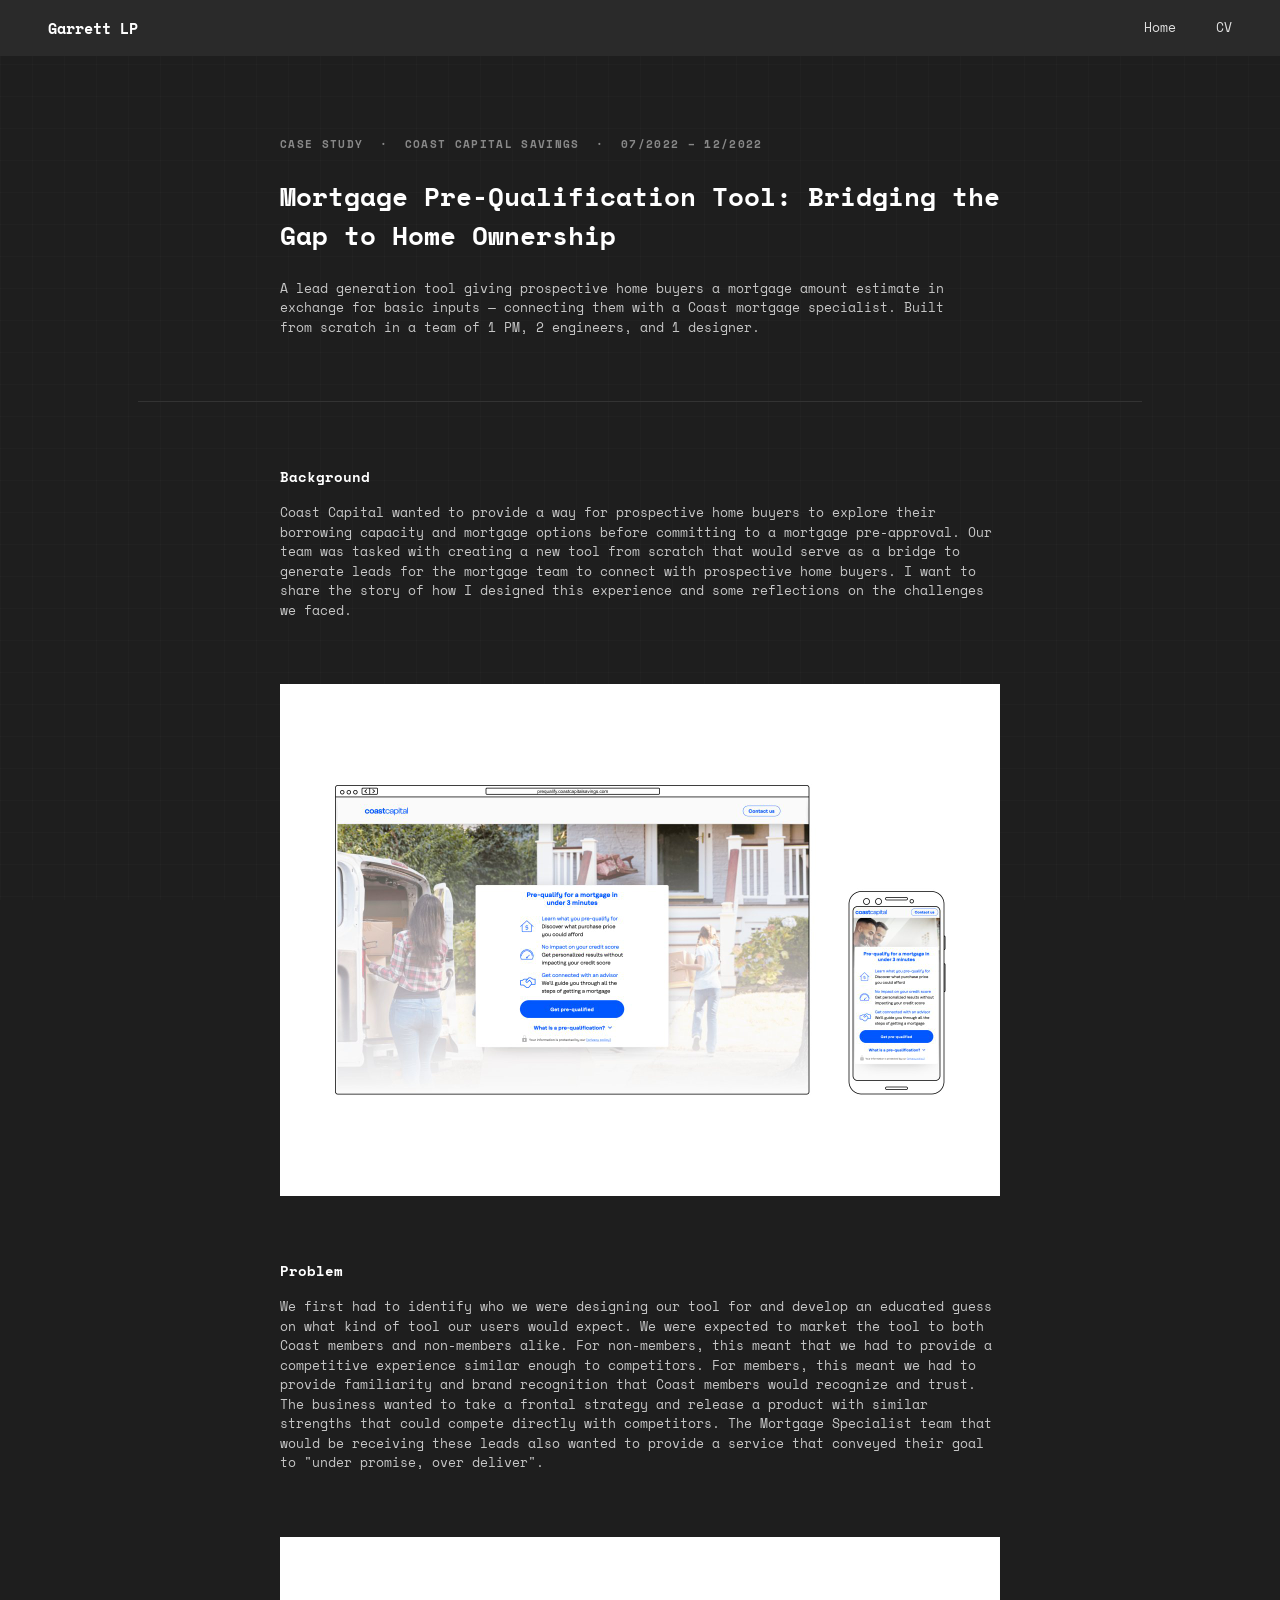
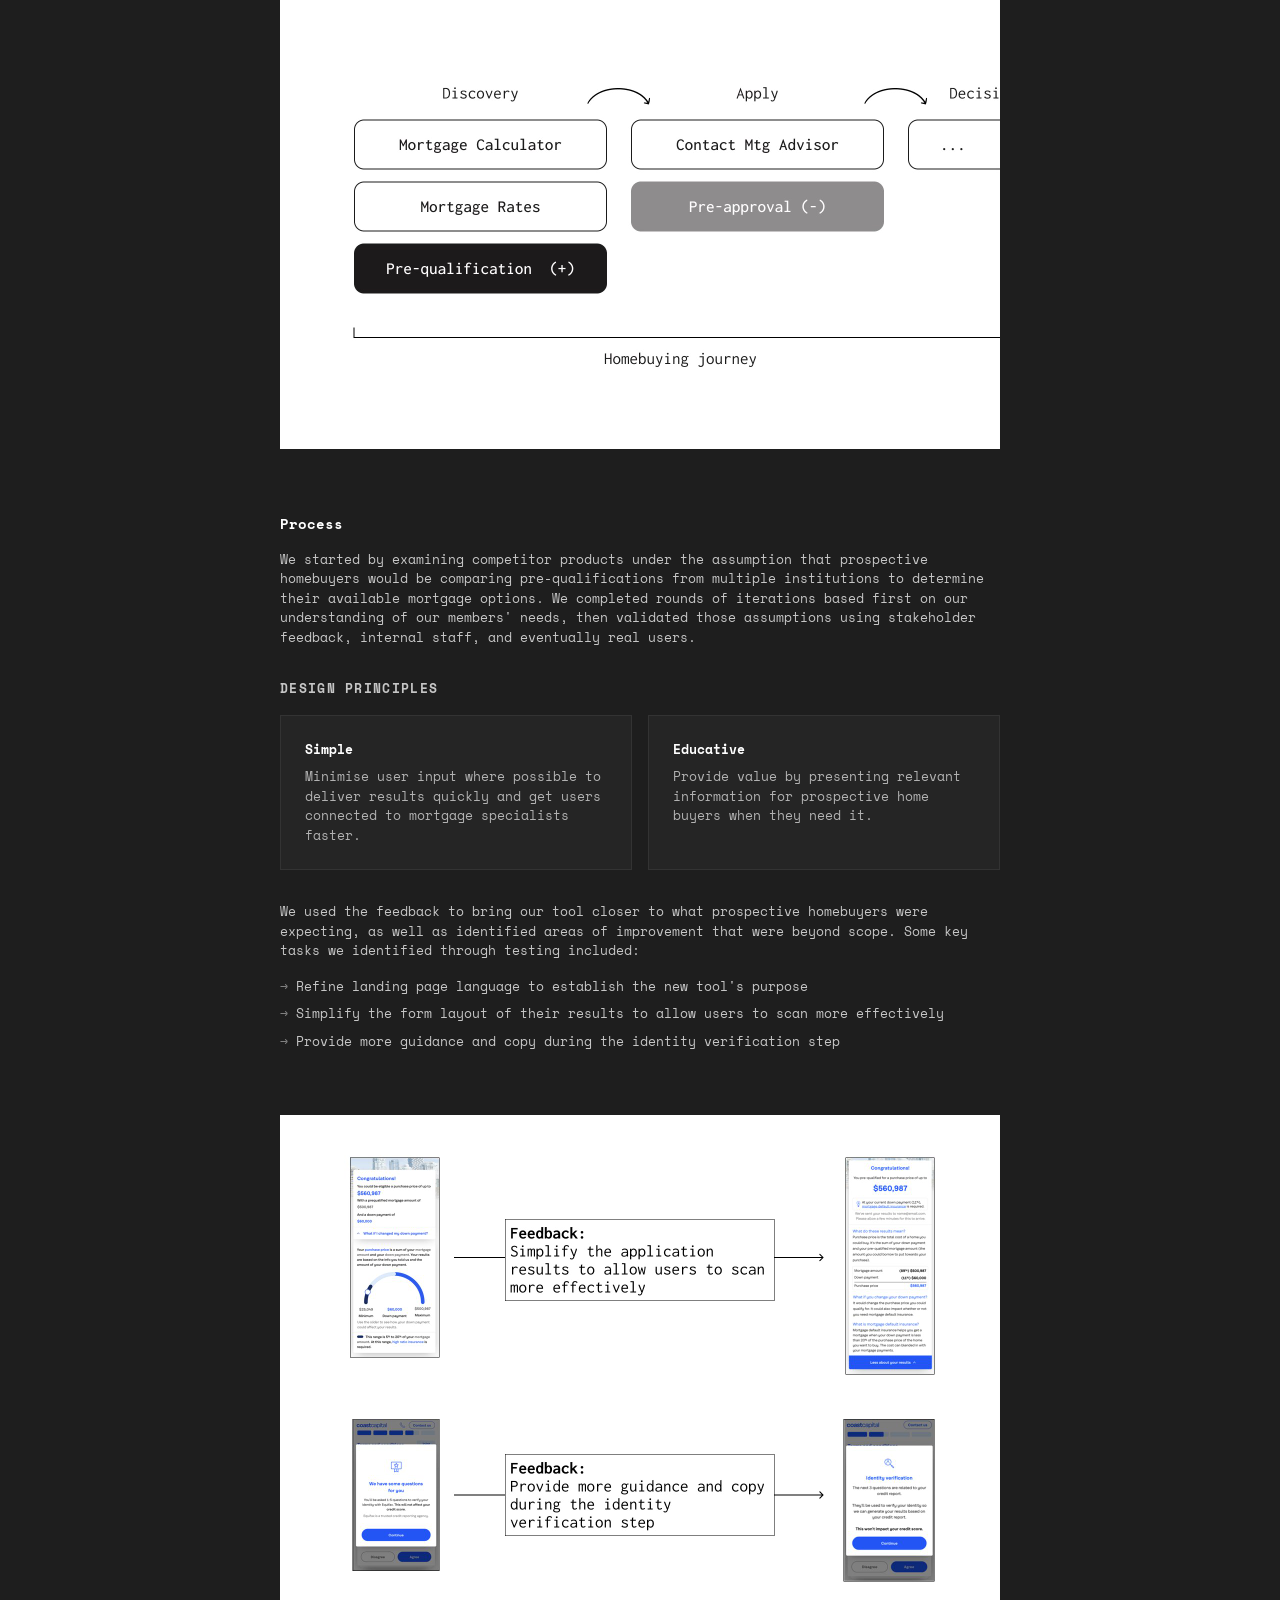
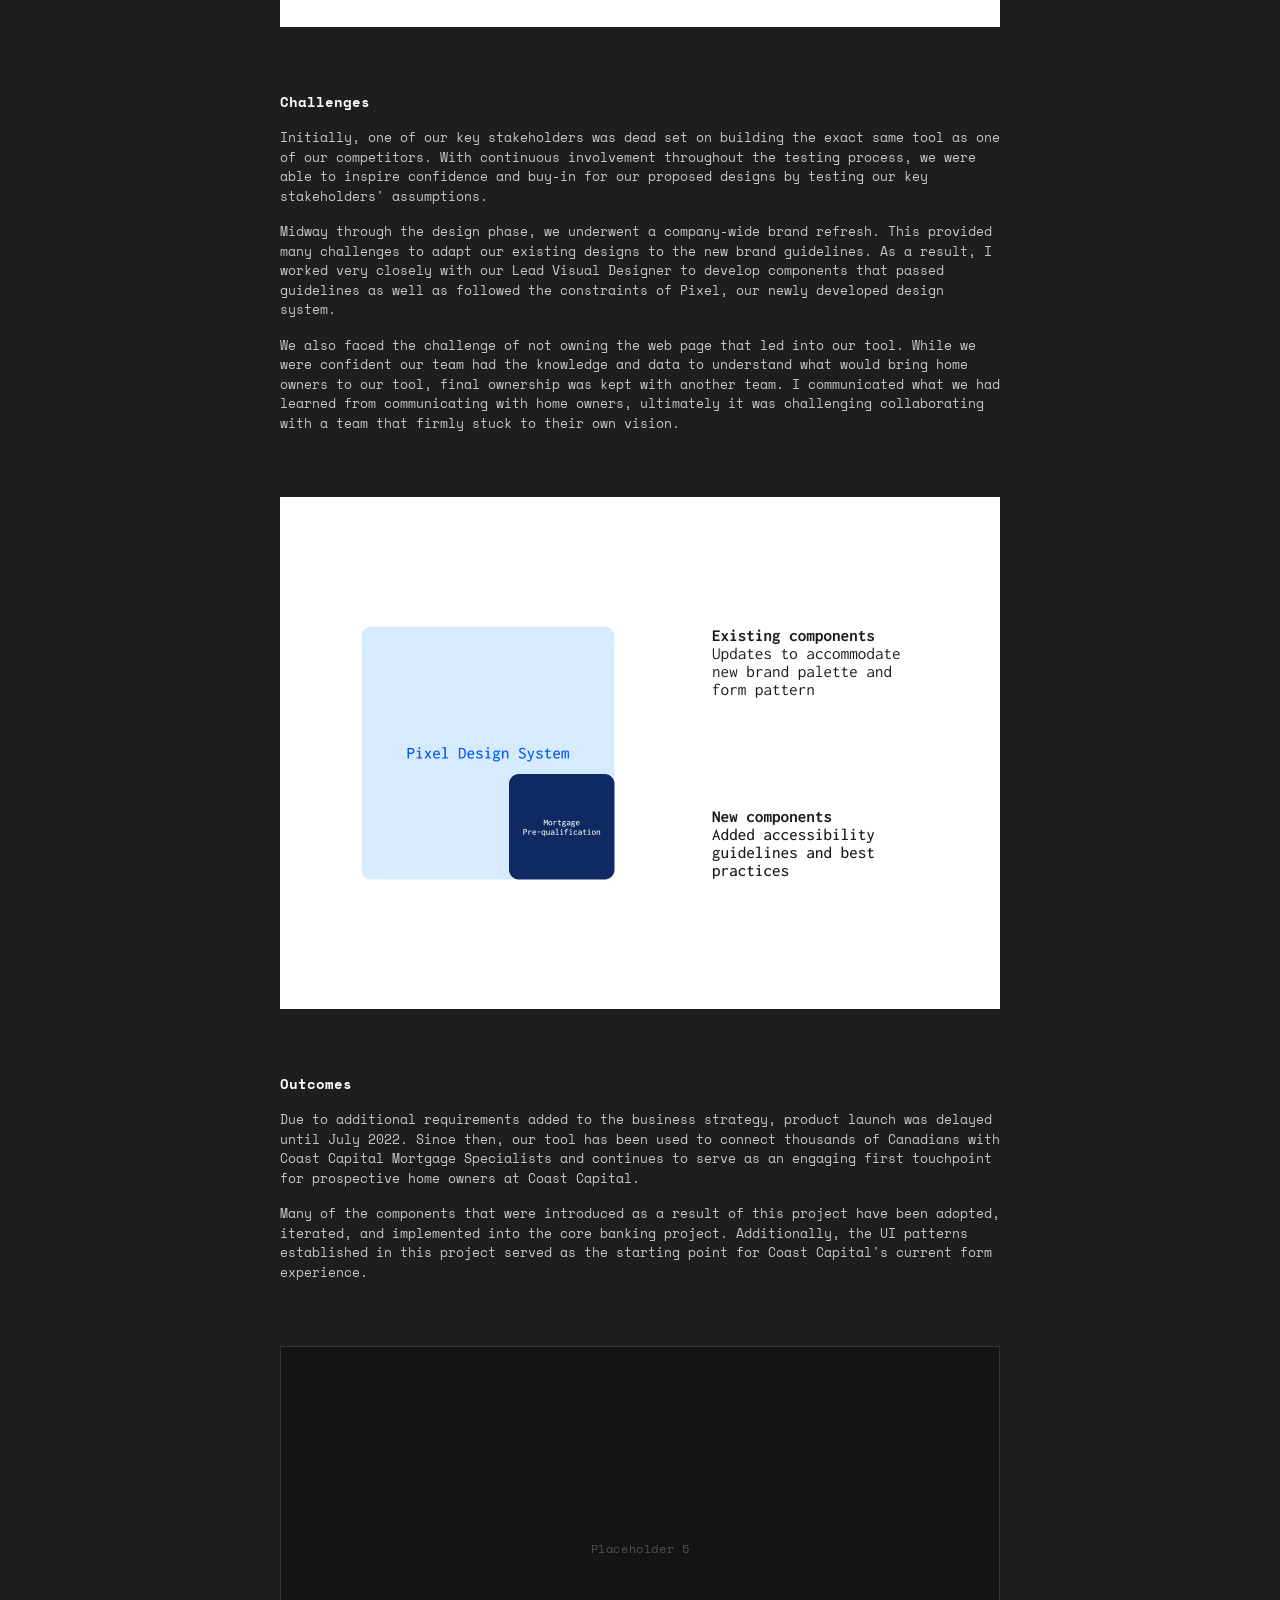
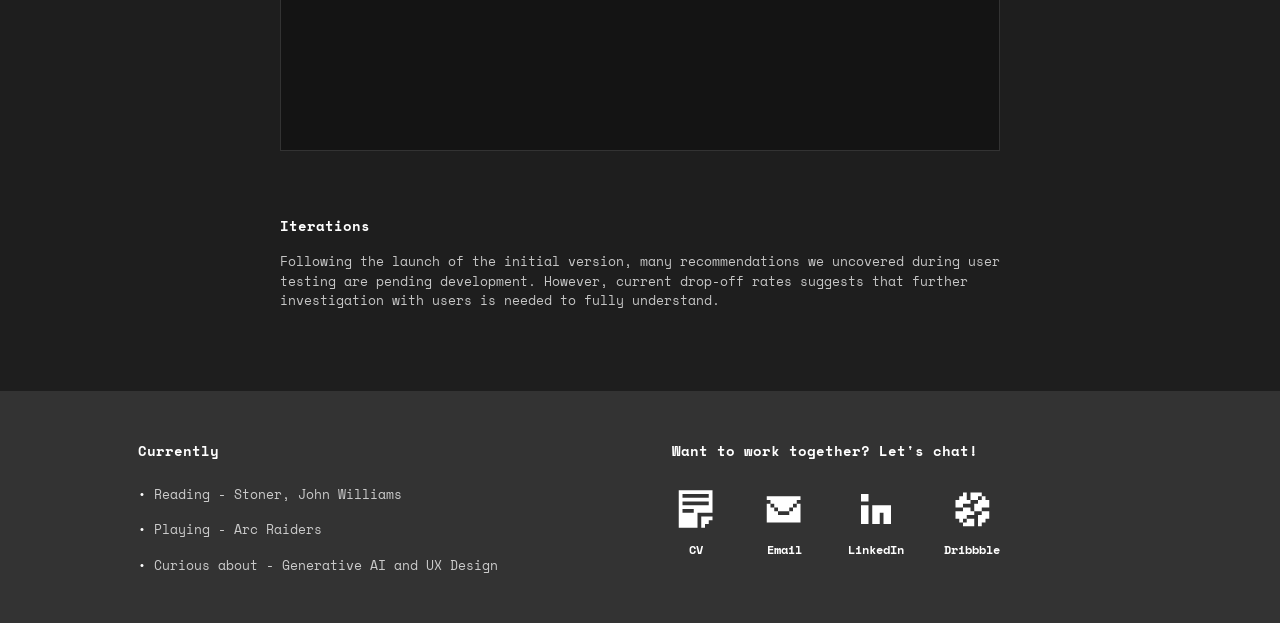
==== mpq.html @ 8609b519 "Initial commit" ====
<!DOCTYPE html>
<html lang="en">
<head>
<meta charset="UTF-8"/>
<meta name="viewport" content="width=device-width, initial-scale=1.0"/>
<title>Mortgage Pre-Qualification Tool — Garrett LP</title>
<link href="https://fonts.googleapis.com/css2?family=Space+Mono:ital,wght@0,400;0,700;1,400&display=swap" rel="stylesheet"/>
<style>

  *, *::before, *::after { box-sizing: border-box; margin: 0; padding: 0; }

  :root {
    --bg: #1e1e1e;
    --fg: #ffffff;
    --muted: #888;
    --line: #333;
    --max: 1100px;
    --side: 180px;
  }

  html { scroll-behavior: smooth; }

  body {
    background: var(--bg);
    color: var(--fg);
    font-family: 'Space Mono', monospace;
    font-size: 14px;
    line-height: 1.5;

  }

  /* Pixel grid background */
  body::before {
    content: '';
    position: fixed;
    inset: 0;
    background-image:
      linear-gradient(rgba(255,255,255,0.015) 1px, transparent 1px),
      linear-gradient(90deg, rgba(255,255,255,0.015) 1px, transparent 1px);
    background-size: 32px 32px;
    pointer-events: none;
    z-index: 0;
  }

  /* ── NAV ── */
  nav {
    background: #2a2a2a;
    display: flex;
    justify-content: space-between;
    align-items: center;
    padding: 0 48px;
    height: 56px;
    position: sticky;
    top: 0;
    z-index: 200;
  }
  .nav-logo { font-weight: 700; font-size: 15px; color: var(--fg); text-decoration: none; }
  .nav-links { display: flex; gap: 40px; }
  .nav-links a { color: var(--fg); text-decoration: none; font-size: 13px; opacity: 0.85; transition: opacity 0.2s; }
  .nav-links a:hover { opacity: 1; }

  /* ── PAGE ── */
  .page { max-width: var(--max); margin: 0 auto; padding: 0 48px; position: relative; z-index: 1; }

  /* ── GARRETT ANIMATED SVG ── */
  .garrett-anim {
    width: clamp(100px, 14vw, 200px);
    aspect-ratio: 1;
    flex-shrink: 0;
  }
  .garrett-anim svg {
    width: 100%;
    height: 100%;
  }

  .project-link-btn {
    display: inline-block;
    margin-left: 16px;
    padding: 8px 16px;
    border: 1px solid var(--fg);
    color: var(--fg);
    text-decoration: none;
    font-family: var(--mono);
    font-size: 13px;
    letter-spacing: 0.03em;
    vertical-align: middle;
    transition: background 0.15s, color 0.15s;
    white-space: nowrap;
  }
  .project-link-btn:hover {
    background: var(--fg);
    color: var(--bg);
  }

  /* ── ABOUT ── */
  .about {
    display: grid;
    grid-template-columns: auto 1fr;
    gap: 48px;
    padding: 80px 0 96px;
    align-items: start;
  }
  .about-text h1 { font-size: 17px; font-weight: 700; margin-bottom: 24px; }
  .about-text p { color: rgba(255,255,255,0.82); margin-bottom: 16px; max-width: 660px; font-size: 13px; }

  .sep { border: none; border-top: 1px solid var(--line); }

  /* ── PROJECTS ── */
  .project-section { padding: 80px 0; }
  .project-headline { font-size: clamp(20px, 3vw, 28px); font-weight: 700; margin-bottom: 48px; max-width: 700px; line-height: 1.5; }
  .project-visual {
    width: 100%; aspect-ratio: 16/9;
    background: #141414; border: 1px solid var(--line);
    position: relative; margin-bottom: 40px;
    display: flex; align-items: center; justify-content: center; overflow: hidden;
  }
  .project-note { font-weight: 700; font-size: 14px; margin-bottom: 40px; }
  .reasons { display: grid; grid-template-columns: 1fr 1fr 1fr; gap: 32px; }
  .reason-title { font-weight: 700; font-size: 13px; margin-bottom: 8px; }
  .reason-body { color: rgba(255,255,255,0.6); font-size: 13px; }

  /* ── FOOTER ── */
  footer {
    border-top: 1px solid var(--line);
    margin-top: 80px;
    padding: 48px 0 40px;
    position: relative;
    z-index: 1;
    background: #333333;
  }
  .footer-inner {
    max-width: var(--max);
    margin: 0 auto;
    padding: 0 48px;
    display: grid;
    grid-template-columns: 1fr 1fr;
    gap: 64px;
    align-items: start;
  }
  .footer-currently h3 { font-size: 14px; font-weight: 700; margin-bottom: 16px; }
  .footer-currently ul { list-style: none; }
  .footer-currently ul li { font-size: 13px; color: rgba(255,255,255,0.75); padding: 8px 0; }
  .footer-currently ul li::before { content: '• '; color: var(--fg); }

  .footer-contact h3 { font-size: 14px; font-weight: 700; margin-bottom: 24px; }
  .footer-icons { display: flex; gap: 40px; align-items: flex-start; }
  .footer-icon-item {
    display: flex; flex-direction: column; align-items: center; gap: 8px;
    text-decoration: none; color: var(--fg); transition: opacity 0.2s;
  }
  .footer-icon-item:hover { opacity: 1; }

  /* ── Footer icon SVG states ── */
  .icon-wrap {
    width: 48px;
    height: 48px;
    position: relative;
    display: block;
  }
  .icon-svg {
    position: absolute;
    top: 0; left: 0;
    width: 100%; height: 100%;
    transition: opacity 0.1s;
  }
  .icon-default  { opacity: 1; }
  .icon-hover    { opacity: 0; }
  .icon-pressed  { opacity: 0; }

  .footer-icon-item:hover .icon-default  { opacity: 0; }
  .footer-icon-item:hover .icon-hover    { opacity: 1; }
  .footer-icon-item:hover .icon-pressed  { opacity: 0; }

  .footer-icon-item:active .icon-default { opacity: 0; }
  .footer-icon-item:active .icon-hover   { opacity: 0; }
  .footer-icon-item:active .icon-pressed { opacity: 1; }
  .footer-icon-item canvas { image-rendering: pixelated; width: 42px; height: 42px; }
  .footer-icon-item span { font-size: 12px; font-weight: 700; }

  @media (max-width: 768px) {
    nav { padding: 0 24px; }
    .page { padding: 0 24px; }
    .footer-inner { padding: 0 24px; grid-template-columns: 1fr; gap: 40px; }
    .about { grid-template-columns: 1fr; gap: 24px; padding: 48px 0 64px; }
    .reasons { grid-template-columns: 1fr; }

  }


  /* ── Hero outcomes stats ── */
  .project-hero-outcomes {
    display: grid;
    grid-template-columns: repeat(3, 1fr);
    gap: 32px;
    margin: 40px 0;
    padding: 32px 0;
    border-top: 1px solid var(--line);
    border-bottom: 1px solid var(--line);
  }
  .project-hero-stat {
    display: flex;
    flex-direction: column;
    gap: 8px;
  }
  .stat-value {
    font-size: 22px;
    font-weight: 700;
    color: var(--fg);
    line-height: 1.5;
  }
  .stat-label {
    font-size: 12px;
    color: rgba(255,255,255,0.55);
    line-height: 1.5;
  }

  /* ── Principle cards ── */
  .subsection-label {
    font-size: 11px;
    font-weight: 700;
    letter-spacing: 0.1em;
    text-transform: uppercase;
    color: var(--muted);
    margin-top: 32px;
    margin-bottom: 16px;
    display: block;
  }
  .principle-cards {
    display: grid;
    grid-template-columns: 1fr 1fr;
    gap: 16px;
    margin-bottom: 32px;
  }
  .principle-card {
    border: 1px solid var(--line);
    padding: 24px;
    display: flex;
    flex-direction: column;
    gap: 8px;
    background: rgba(255,255,255,0.03);
  }
  .principle-title {
    font-size: 13px;
    font-weight: 700;
    color: var(--fg);
  }
  .principle-body {
    font-size: 13px;
    color: rgba(255,255,255,0.65);
    line-height: 1.5;
  }

  /* ── Task list ── */
  .task-list {
    list-style: none;
    margin-top: 16px;
    margin-bottom: 16px;
    display: flex;
    flex-direction: column;
    gap: 8px;
  }
  .task-list li {
    font-size: 13px;
    color: rgba(255,255,255,0.75);
    padding-left: 16px;
    position: relative;
    line-height: 1.5;
  }
  .task-list li::before {
    content: '→';
    position: absolute;
    left: 0;
    color: var(--muted);
  }

  @media (max-width: 768px) {
    .project-hero-outcomes { grid-template-columns: 1fr; gap: 24px; }
    .principle-cards { grid-template-columns: 1fr; }
  }

  /* ── PROJECT PAGE SPECIFIC ── */
  .project-image-block {
    width: 100%;
    max-width: 720px;
    margin-top: 32px;
    margin-bottom: 64px;
  }
  .project-image-block img {
    width: 100%;
    max-width: 100%;
    height: auto;
    display: block;
  }
  .project-page {
    max-width: var(--max);
    margin: 0 auto;
    padding: 0 48px;
    position: relative;
    z-index: 1;
  }

  .project-hero {
    padding: 80px 0 64px;
    border-bottom: 1px solid var(--line);
    margin-bottom: 64px;
  }
  .project-hero-inner {
    max-width: 720px;
    margin: 0 auto;
  }

  .project-hero-label {
    font-size: 11px;
    font-weight: 700;
    letter-spacing: 0.12em;
    text-transform: uppercase;
    color: var(--muted);
    margin-bottom: 24px;
  }

  .project-hero h1 {
    font-size: clamp(18px, 2.5vw, 26px);
    font-weight: 700;
    line-height: 1.5;
    max-width: 800px;
    margin-bottom: 24px;
  }

  .project-hero-summary {
    font-size: 13px;
    color: rgba(255,255,255,0.75);
    line-height: 1.5;
    max-width: 680px;
  }

  .project-body {
    max-width: 720px;
    margin: 0 auto;
  }

  .project-section-block {
    margin-bottom: 64px;
  }

  .project-section-block h2 {
    font-size: 14px;
    font-weight: 700;
    margin-bottom: 16px;
    color: var(--fg);
  }

  .project-section-block p {
    font-size: 13px;
    color: rgba(255,255,255,0.75);
    line-height: 1.5;
    margin-bottom: 16px;
  }

  .project-section-block p:last-child {
    margin-bottom: 0;
  }

  .project-image-placeholder {
    width: 100%;
    max-width: 720px;
    aspect-ratio: 16/9;
    background: #141414;
    border: 1px solid var(--line);
    display: flex;
    align-items: center;
    justify-content: center;
    margin-top: 40px;
    margin-bottom: 64px;
  }

  .project-image-placeholder span {
    font-size: 12px;
    color: rgba(255,255,255,0.25);
    font-family: var(--mono);
    letter-spacing: 0.05em;
  }

  @media (max-width: 768px) {
    .project-page { padding: 0 24px; }
    .project-hero { padding: 48px 0 48px; margin-bottom: 48px; }
    .project-hero-inner { max-width: 100%; }
  }
</style>
</head>
<body>

<nav>
  <a href="index.html" class="nav-logo">Garrett LP</a>
  <div class="nav-links">
    <a href="index.html">Home</a>
    <a href="#">CV</a>
  </div>
</nav>

<div class="project-page">

  <div class="project-hero">
    <div class="project-hero-inner">
    <p class="project-hero-label">Case Study &nbsp;·&nbsp; Coast Capital Savings &nbsp;·&nbsp; 07/2022 – 12/2022</p>
    <h1>Mortgage Pre-Qualification Tool: Bridging the Gap to Home Ownership</h1>

    <p class="project-hero-summary">A lead generation tool giving prospective home buyers a mortgage amount estimate in exchange for basic inputs — connecting them with a Coast mortgage specialist. Built from scratch in a team of 1 PM, 2 engineers, and 1 designer.</p>
    </div>
  </div>

  <div class="project-body">

    <div class="project-section-block">
      <h2>Background</h2>
      <p>Coast Capital wanted to provide a way for prospective home buyers to explore their borrowing capacity and mortgage options before committing to a mortgage pre-approval. Our team was tasked with creating a new tool from scratch that would serve as a bridge to generate leads for the mortgage team to connect with prospective home buyers. I want to share the story of how I designed this experience and some reflections on the challenges we faced.</p>
    </div>

    <div class="project-image-block">
      <img src="[data-uri]" alt="MPQ-1: Before and after — simplify results and identity verification feedback" loading="lazy"/>
    </div>

    

    <div class="project-section-block">
      <h2>Problem</h2>
      <p>We first had to identify who we were designing our tool for and develop an educated guess on what kind of tool our users would expect. We were expected to market the tool to both Coast members and non-members alike. For non-members, this meant that we had to provide a competitive experience similar enough to competitors. For members, this meant we had to provide familiarity and brand recognition that Coast members would recognize and trust. The business wanted to take a frontal strategy and release a product with similar strengths that could compete directly with competitors. The Mortgage Specialist team that would be receiving these leads also wanted to provide a service that conveyed their goal to "under promise, over deliver".</p>
    </div>

    <div class="project-image-block">
      <img src="[data-uri]" alt="MPQ-2: Pixel Design System — existing and new components" loading="lazy"/>
    </div>

    

    <div class="project-section-block">
      <h2>Process</h2>
      <p>We started by examining competitor products under the assumption that prospective homebuyers would be comparing pre-qualifications from multiple institutions to determine their available mortgage options. We completed rounds of iterations based first on our understanding of our members' needs, then validated those assumptions using stakeholder feedback, internal staff, and eventually real users.</p>

      <p class="subsection-label">Design principles</p>
      <div class="principle-cards">
        <div class="principle-card">
          <span class="principle-title">Simple</span>
          <span class="principle-body">Minimise user input where possible to deliver results quickly and get users connected to mortgage specialists faster.</span>
        </div>
        <div class="principle-card">
          <span class="principle-title">Educative</span>
          <span class="principle-body">Provide value by presenting relevant information for prospective home buyers when they need it.</span>
        </div>
      </div>

      <p>We used the feedback to bring our tool closer to what prospective homebuyers were expecting, as well as identified areas of improvement that were beyond scope. Some key tasks we identified through testing included:</p>

      <ul class="task-list">
        <li>Refine landing page language to establish the new tool's purpose</li>
        <li>Simplify the form layout of their results to allow users to scan more effectively</li>
        <li>Provide more guidance and copy during the identity verification step</li>
      </ul>
    </div>

    <div class="project-image-block">
      <img src="[data-uri]" alt="MPQ-3: Homebuying journey diagram" loading="lazy"/>
    </div>

    

    <div class="project-section-block">
      <h2>Challenges</h2>
      <p>Initially, one of our key stakeholders was dead set on building the exact same tool as one of our competitors. With continuous involvement throughout the testing process, we were able to inspire confidence and buy-in for our proposed designs by testing our key stakeholders' assumptions.</p>
      <p>Midway through the design phase, we underwent a company-wide brand refresh. This provided many challenges to adapt our existing designs to the new brand guidelines. As a result, I worked very closely with our Lead Visual Designer to develop components that passed guidelines as well as followed the constraints of Pixel, our newly developed design system.</p>
      <p>We also faced the challenge of not owning the web page that led into our tool. While we were confident our team had the knowledge and data to understand what would bring home owners to our tool, final ownership was kept with another team. I communicated what we had learned from communicating with home owners, ultimately it was challenging collaborating with a team that firmly stuck to their own vision.</p>
    </div>

    <div class="project-image-block">
      <img src="[data-uri]" alt="MPQ-4: Mortgage Pre-Qualification landing page — desktop and mobile" loading="lazy"/>
    </div>

    

    <div class="project-section-block">
      <h2>Outcomes</h2>
      <p>Due to additional requirements added to the business strategy, product launch was delayed until July 2022. Since then, our tool has been used to connect thousands of Canadians with Coast Capital Mortgage Specialists and continues to serve as an engaging first touchpoint for prospective home owners at Coast Capital.</p>
      <p>Many of the components that were introduced as a result of this project have been adopted, iterated, and implemented into the core banking project. Additionally, the UI patterns established in this project served as the starting point for Coast Capital's current form experience.</p>
    </div>

    <div class="project-image-placeholder">
      <span>Placeholder 5</span>
    </div>

    <div class="project-section-block">
      <h2>Iterations</h2>
      <p>Following the launch of the initial version, many recommendations we uncovered during user testing are pending development. However, current drop-off rates suggests that further investigation with users is needed to fully understand.</p>
    </div>

  </div>

</div>

<footer id="site-footer">
  <div class="footer-inner">
    <div class="footer-currently">
      <h3>Currently</h3>
      <ul>
        <li>Reading - Stoner, John Williams</li>
        <li>Playing - Arc Raiders</li>
        <li>Curious about - Generative AI and UX Design</li>
      </ul>
    </div>
    <div class="footer-contact">
      <h3>Want to work together? Let's chat!</h3>
      <div class="footer-icons">
        <a href="#" class="footer-icon-item">
          <span class="icon-wrap">
          <svg class="icon-svg icon-default" xmlns="http://www.w3.org/2000/svg" viewBox="0 0 64 64" width="100%" height="100%"><path d="M54 37H34V57H9V7H54V37ZM54 47H49V52H44V57H39V42H54V47ZM14 37H29V32H14V37ZM14 27H49V22H14V27ZM14 17H49V12H14V17Z" fill="white"/></svg>
          <svg class="icon-svg icon-hover" xmlns="http://www.w3.org/2000/svg" viewBox="0 0 64 64" width="100%" height="100%"><path d="M54 37H34V57H9V7H54V37ZM54 47H49V52H44V57H39V42H54V47ZM14 37H29V32H14V37ZM14 27H49V22H14V27ZM14 17H49V12H14V17Z" fill="white"/>
<rect x="14" y="12" width="5" height="5" fill="#707070"/>
<rect x="14" y="22" width="5" height="5" fill="#707070"/>
<rect x="14" y="32" width="5" height="5" fill="#707070"/>
<rect x="34" y="37" width="5" height="5" fill="#707070"/>
<rect x="49" y="37" width="5" height="5" fill="#707070"/>
<rect x="19" y="12" width="5" height="5" fill="#707070"/>
<rect x="19" y="22" width="5" height="5" fill="#707070"/>
<rect x="19" y="32" width="5" height="5" fill="#707070"/>
<rect x="39" y="37" width="5" height="5" fill="#707070"/>
<rect x="34" y="42" width="5" height="5" fill="#707070"/>
<rect x="24" y="32" width="5" height="5" fill="#707070"/>
<rect x="44" y="37" width="5" height="5" fill="#707070"/>
<rect x="34" y="47" width="5" height="5" fill="#707070"/>
<rect x="34" y="52" width="5" height="5" fill="#707070"/>
<rect x="24" y="12" width="5" height="5" fill="#707070"/>
<rect x="24" y="22" width="5" height="5" fill="#707070"/>
<rect x="29" y="12" width="5" height="5" fill="#707070"/>
<rect x="29" y="22" width="5" height="5" fill="#707070"/>
<rect x="34" y="12" width="5" height="5" fill="#707070"/>
<rect x="34" y="22" width="5" height="5" fill="#707070"/>
<rect x="39" y="12" width="5" height="5" fill="#707070"/>
<rect x="39" y="22" width="5" height="5" fill="#707070"/>
<rect x="44" y="12" width="5" height="5" fill="#707070"/>
<rect x="44" y="22" width="5" height="5" fill="#707070"/></svg>
          <svg class="icon-svg icon-pressed" xmlns="http://www.w3.org/2000/svg" viewBox="0 0 64 64" width="100%" height="100%"><path d="M54 37H34V57H9V7H54V37ZM54 47H49V52H44V57H39V42H54V47ZM14 37H29V32H14V37ZM14 27H49V22H14V27ZM14 17H49V12H14V17Z" fill="#707070"/></svg>
          </span>
          <span>CV</span>
        </a>
        <a href="/cdn-cgi/l/email-protection#6d0a01081f03081f2d01041b08430e0200" class="footer-icon-item">
          <span class="icon-wrap">
          <svg class="icon-svg icon-default" xmlns="http://www.w3.org/2000/svg" viewBox="0 0 64 64" width="100%" height="100%"><path d="M54 20H49V25H44V30H39V35H24V30H19V35H24V40H39V35H44V30H49V25H54V50H9V25H14V30H19V25H14V20H9V15H54V20Z" fill="white"/></svg>
          <svg class="icon-svg icon-hover" xmlns="http://www.w3.org/2000/svg" viewBox="0 0 64 64" width="100%" height="100%"><path d="M54 20H49V25H44V30H39V35H24V30H19V35H24V40H39V35H44V30H49V25H54V50H9V25H14V30H19V25H14V20H9V15H54V20Z" fill="white"/>
<rect x="9" y="20" width="5" height="5" fill="#707070"/>
<rect x="14" y="25" width="5" height="5" fill="#707070"/>
<rect x="19" y="30" width="5" height="5" fill="#707070"/>
<rect x="24" y="35" width="5" height="5" fill="#707070"/>
<rect x="29" y="35" width="5" height="5" fill="#707070"/>
<rect x="34" y="35" width="5" height="5" fill="#707070"/>
<rect x="39" y="30" width="5" height="5" fill="#707070"/>
<rect x="44" y="25" width="5" height="5" fill="#707070"/>
<rect x="49" y="20" width="5" height="5" fill="#707070"/></svg>
          <svg class="icon-svg icon-pressed" xmlns="http://www.w3.org/2000/svg" viewBox="0 0 64 64" width="100%" height="100%"><path d="M54 20H49V25H44V30H39V35H24V30H19V35H24V40H39V35H44V30H49V25H54V50H9V25H14V30H19V25H14V20H9V15H54V20Z" fill="#707070"/></svg>
          </span>
          <span>Email</span>
        </a>
        <a href="https://www.linkedin.com/in/garrettlp/" class="footer-icon-item">
          <span class="icon-wrap">
          <svg class="icon-svg icon-default" xmlns="http://www.w3.org/2000/svg" viewBox="0 0 64 64" width="100%" height="100%"><path d="M22 52H12V27H22V52ZM52 52H42V37H37V52H27V27H52V52ZM22 22H12V12H22V22Z" fill="white"/></svg>
          <svg class="icon-svg icon-hover" xmlns="http://www.w3.org/2000/svg" viewBox="0 0 64 64" width="100%" height="100%"><path d="M22 52H12V27H22V52ZM52 52H42V37H37V52H27V27H52V52ZM22 22H12V12H22V22Z" fill="white"/>
<rect x="37" y="37" width="5" height="5" fill="#707070"/>
<rect x="37" y="42" width="5" height="5" fill="#707070"/>
<rect x="37" y="47" width="5" height="5" fill="#707070"/>
<rect x="22" y="32" width="5" height="5" fill="#707070"/>
<rect x="22" y="42" width="5" height="5" fill="#707070"/>
<rect x="22" y="47" width="5" height="5" fill="#707070"/>
<rect x="22" y="27" width="5" height="5" fill="#707070"/>
<rect x="22" y="37" width="5" height="5" fill="#707070"/></svg>
          <svg class="icon-svg icon-pressed" xmlns="http://www.w3.org/2000/svg" viewBox="0 0 64 64" width="100%" height="100%"><path d="M22 52H12V27H22V52ZM52 52H42V37H37V52H27V27H52V52ZM22 22H12V12H22V22Z" fill="#707070"/></svg>
          </span>
          <span>LinkedIn</span>
        </a>
        <a href="https://dribbble.com/garrett_lp" class="footer-icon-item">
          <span class="icon-wrap">
          <svg class="icon-svg icon-default" xmlns="http://www.w3.org/2000/svg" viewBox="0 0 64 64" width="100%" height="100%"><path d="M35 55H20V50H25V45H35V55ZM55 45H50V50H45V55H40V40H45V35H55V45ZM30 35H35V40H25V45H20V50H15V45H10V35H20V30H30V35ZM50 20H55V30H45V35H35V25H40V20H45V15H50V20ZM25 20H30V25H20V30H10V20H15V15H20V10H25V20ZM45 15H40V20H30V10H45V15Z" fill="white"/></svg>
          <svg class="icon-svg icon-hover" xmlns="http://www.w3.org/2000/svg" viewBox="0 0 64 64" width="100%" height="100%"><path d="M35 55H20V50H25V45H35V55ZM55 45H50V50H45V55H40V40H45V35H55V45ZM30 35H35V40H25V45H20V50H15V45H10V35H20V30H30V35ZM50 20H55V30H45V35H35V25H40V20H45V15H50V20ZM25 20H30V25H20V30H10V20H15V15H20V10H25V20ZM45 15H40V20H30V10H45V15Z" fill="white"/>
<rect x="10" y="30" width="5" height="5" fill="#707070"/>
<rect x="15" y="30" width="5" height="5" fill="#707070"/>
<rect x="20" y="25" width="5" height="5" fill="#707070"/>
<rect x="25" y="25" width="5" height="5" fill="#707070"/>
<rect x="30" y="20" width="5" height="5" fill="#707070"/>
<rect x="35" y="20" width="5" height="5" fill="#707070"/>
<rect x="40" y="15" width="5" height="5" fill="#707070"/>
<rect x="25" y="10" width="5" height="5" fill="#707070"/>
<rect x="25" y="15" width="5" height="5" fill="#707070"/>
<rect x="30" y="25" width="5" height="5" fill="#707070"/>
<rect x="30" y="30" width="5" height="5" fill="#707070"/>
<rect x="40" y="35" width="5" height="5" fill="#707070"/>
<rect x="35" y="35" width="5" height="5" fill="#707070"/>
<rect x="35" y="40" width="5" height="5" fill="#707070"/>
<rect x="35" y="45" width="5" height="5" fill="#707070"/>
<rect x="35" y="50" width="5" height="5" fill="#707070"/>
<rect x="30" y="40" width="5" height="5" fill="#707070"/>
<rect x="25" y="40" width="5" height="5" fill="#707070"/>
<rect x="20" y="45" width="5" height="5" fill="#707070"/>
<rect x="45" y="30" width="5" height="5" fill="#707070"/>
<rect x="50" y="30" width="5" height="5" fill="#707070"/></svg>
          <svg class="icon-svg icon-pressed" xmlns="http://www.w3.org/2000/svg" viewBox="0 0 64 64" width="100%" height="100%"><path d="M35 55H20V50H25V45H35V55ZM55 45H50V50H45V55H40V40H45V35H55V45ZM30 35H35V40H25V45H20V50H15V45H10V35H20V30H30V35ZM50 20H55V30H45V35H35V25H40V20H45V15H50V20ZM25 20H30V25H20V30H10V20H15V15H20V10H25V20ZM45 15H40V20H30V10H45V15Z" fill="#707070"/></svg>
          </span>
          <span>Dribbble</span>
        </a>
      </div>
    </div>
  </div>
</footer>

</body>
</html>
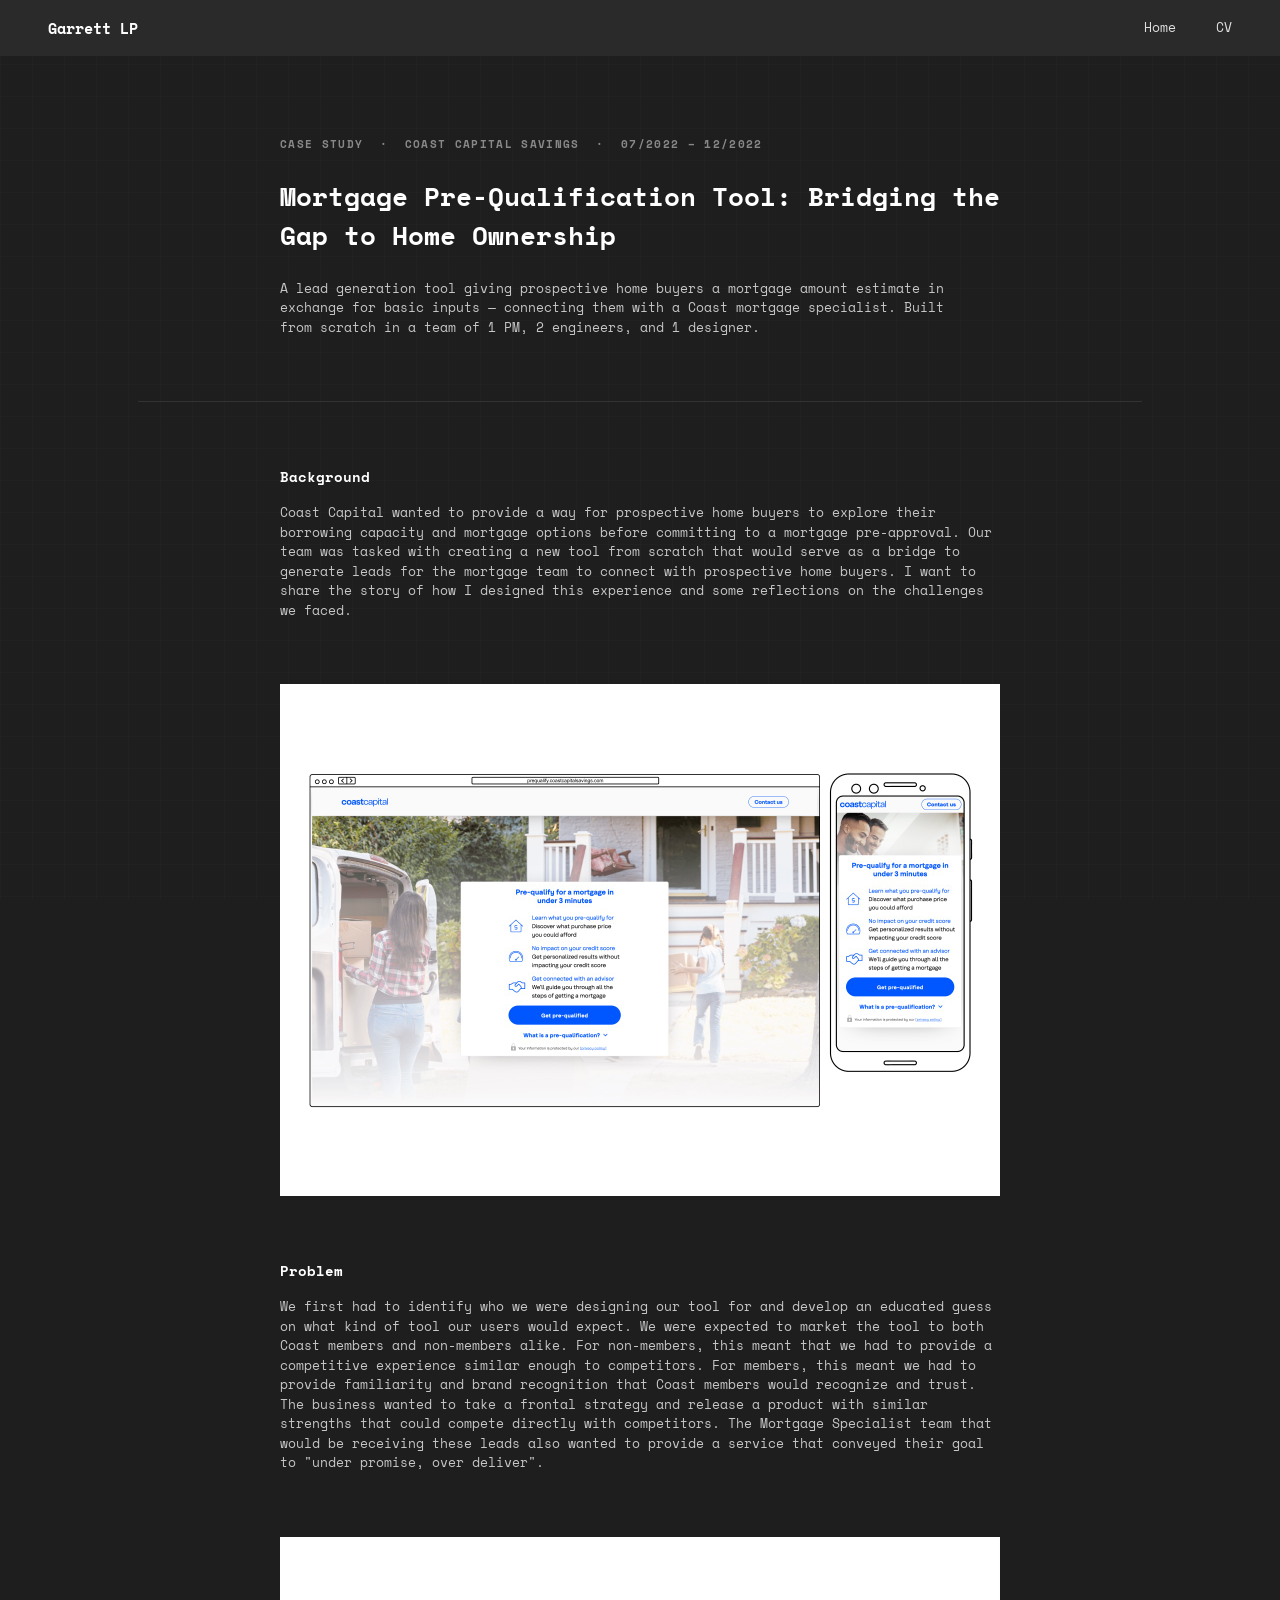
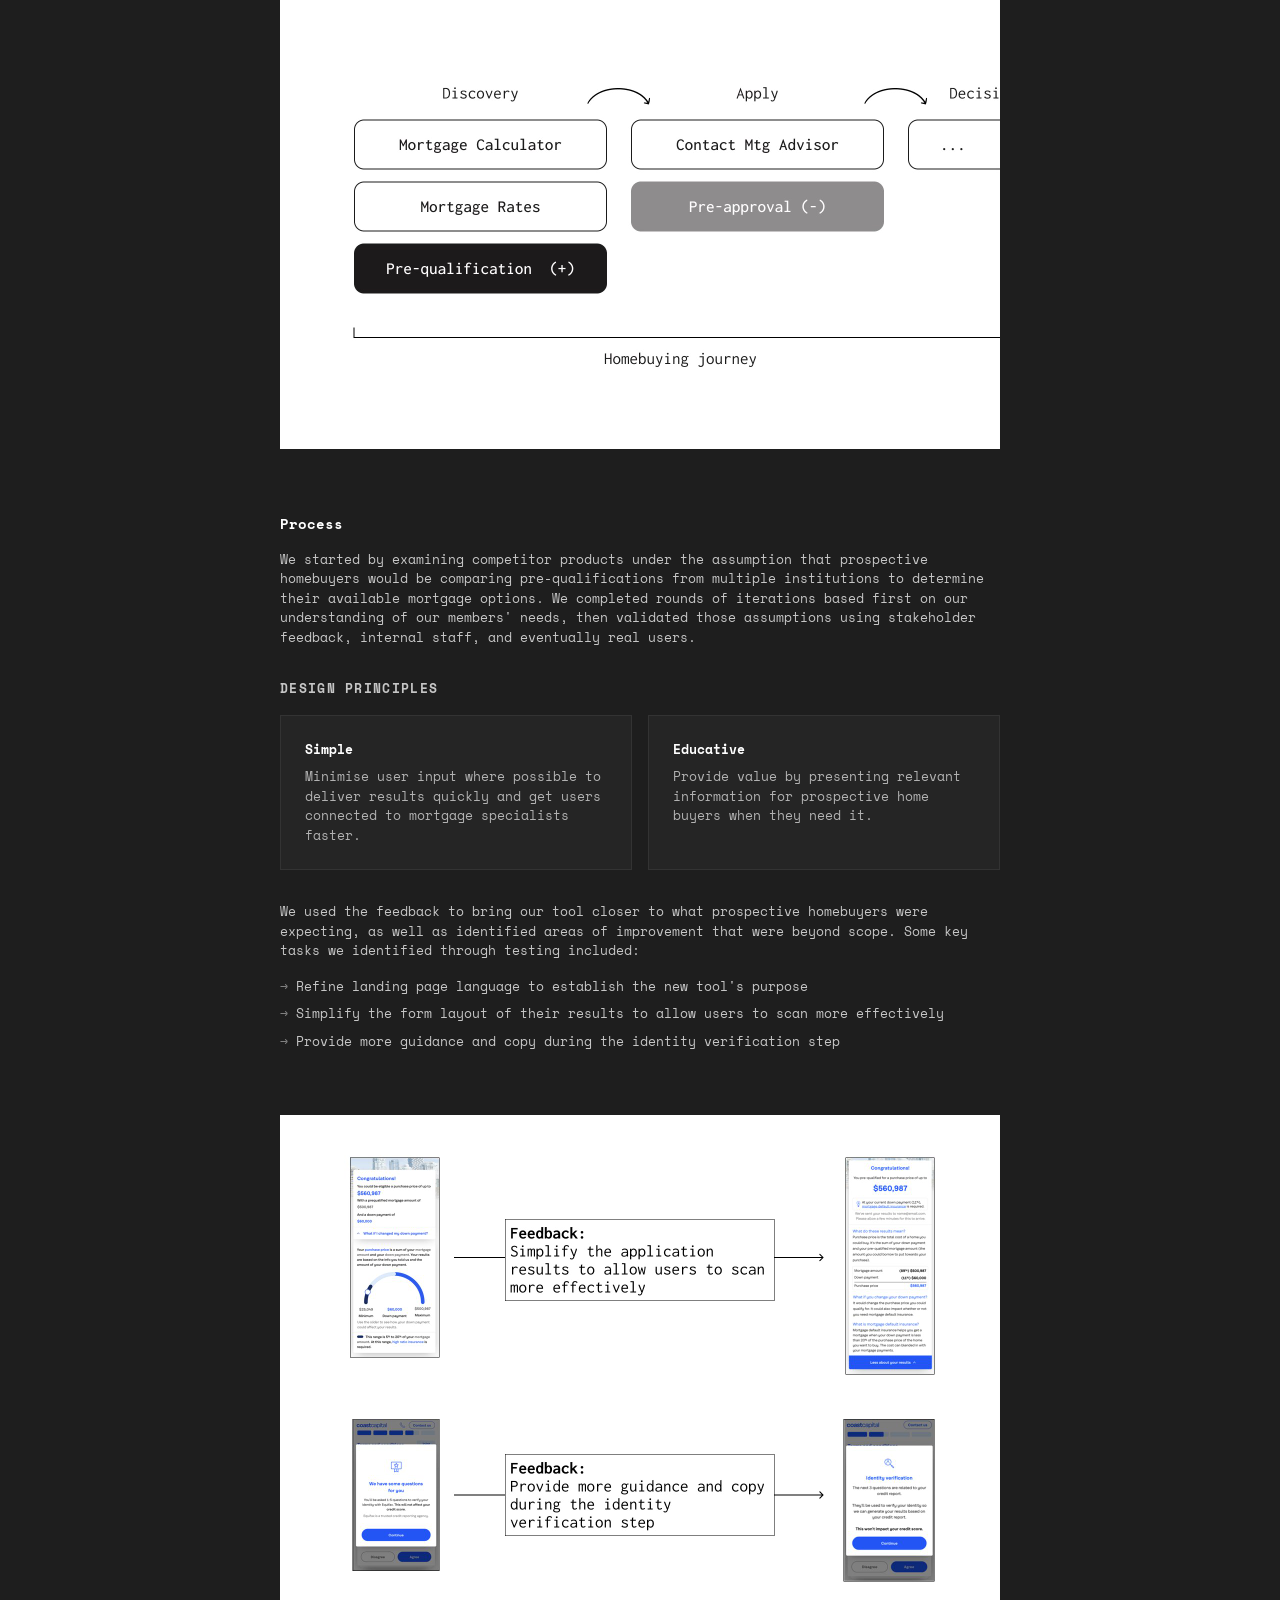
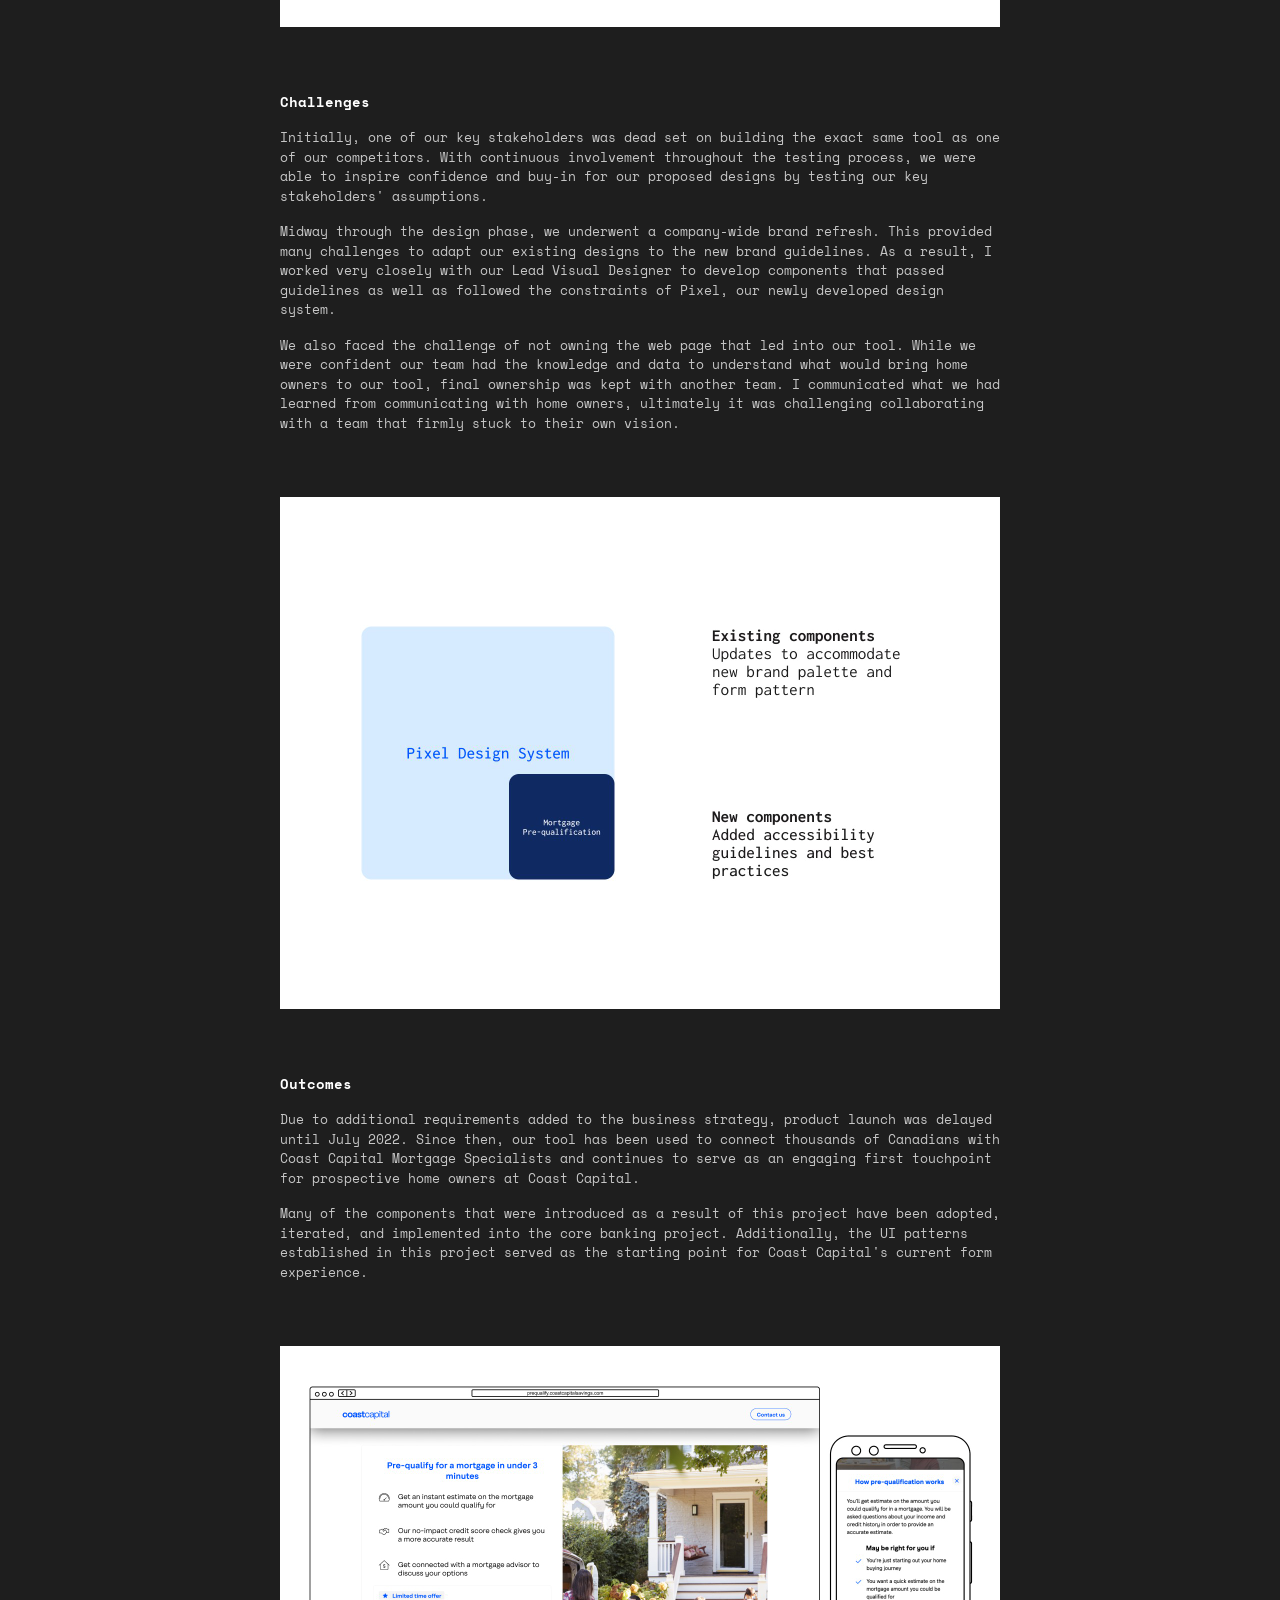
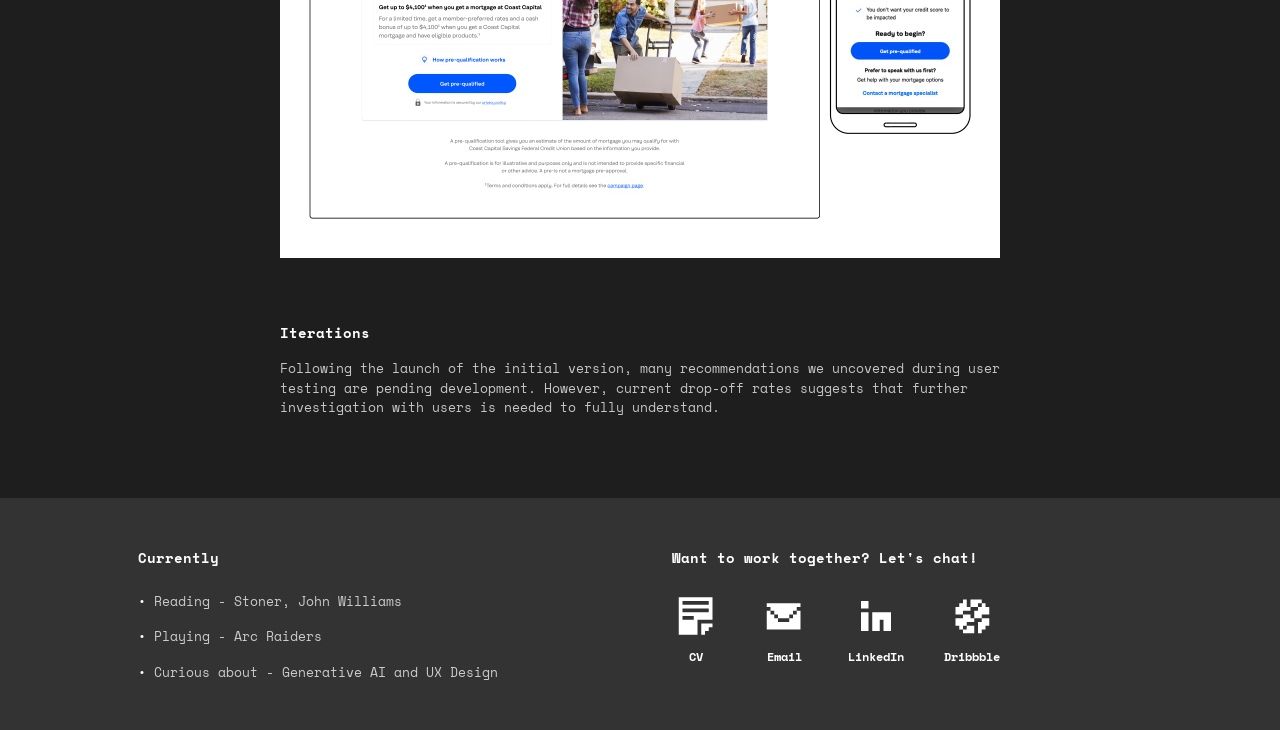
==== commit aa3d3ad9: "feat: embed MPQ-1 and MPQ-5 images into mpq.html Replaced existing base64 PNG between Background and" ====
--- a/mpq.html
+++ b/mpq.html
@@ -416,7 +416,7 @@
     </div>
 
     <div class="project-image-block">
-      <img src="[data-uri]" alt="MPQ-1: Before and after — simplify results and identity verification feedback" loading="lazy"/>
+      <img src="[data-uri]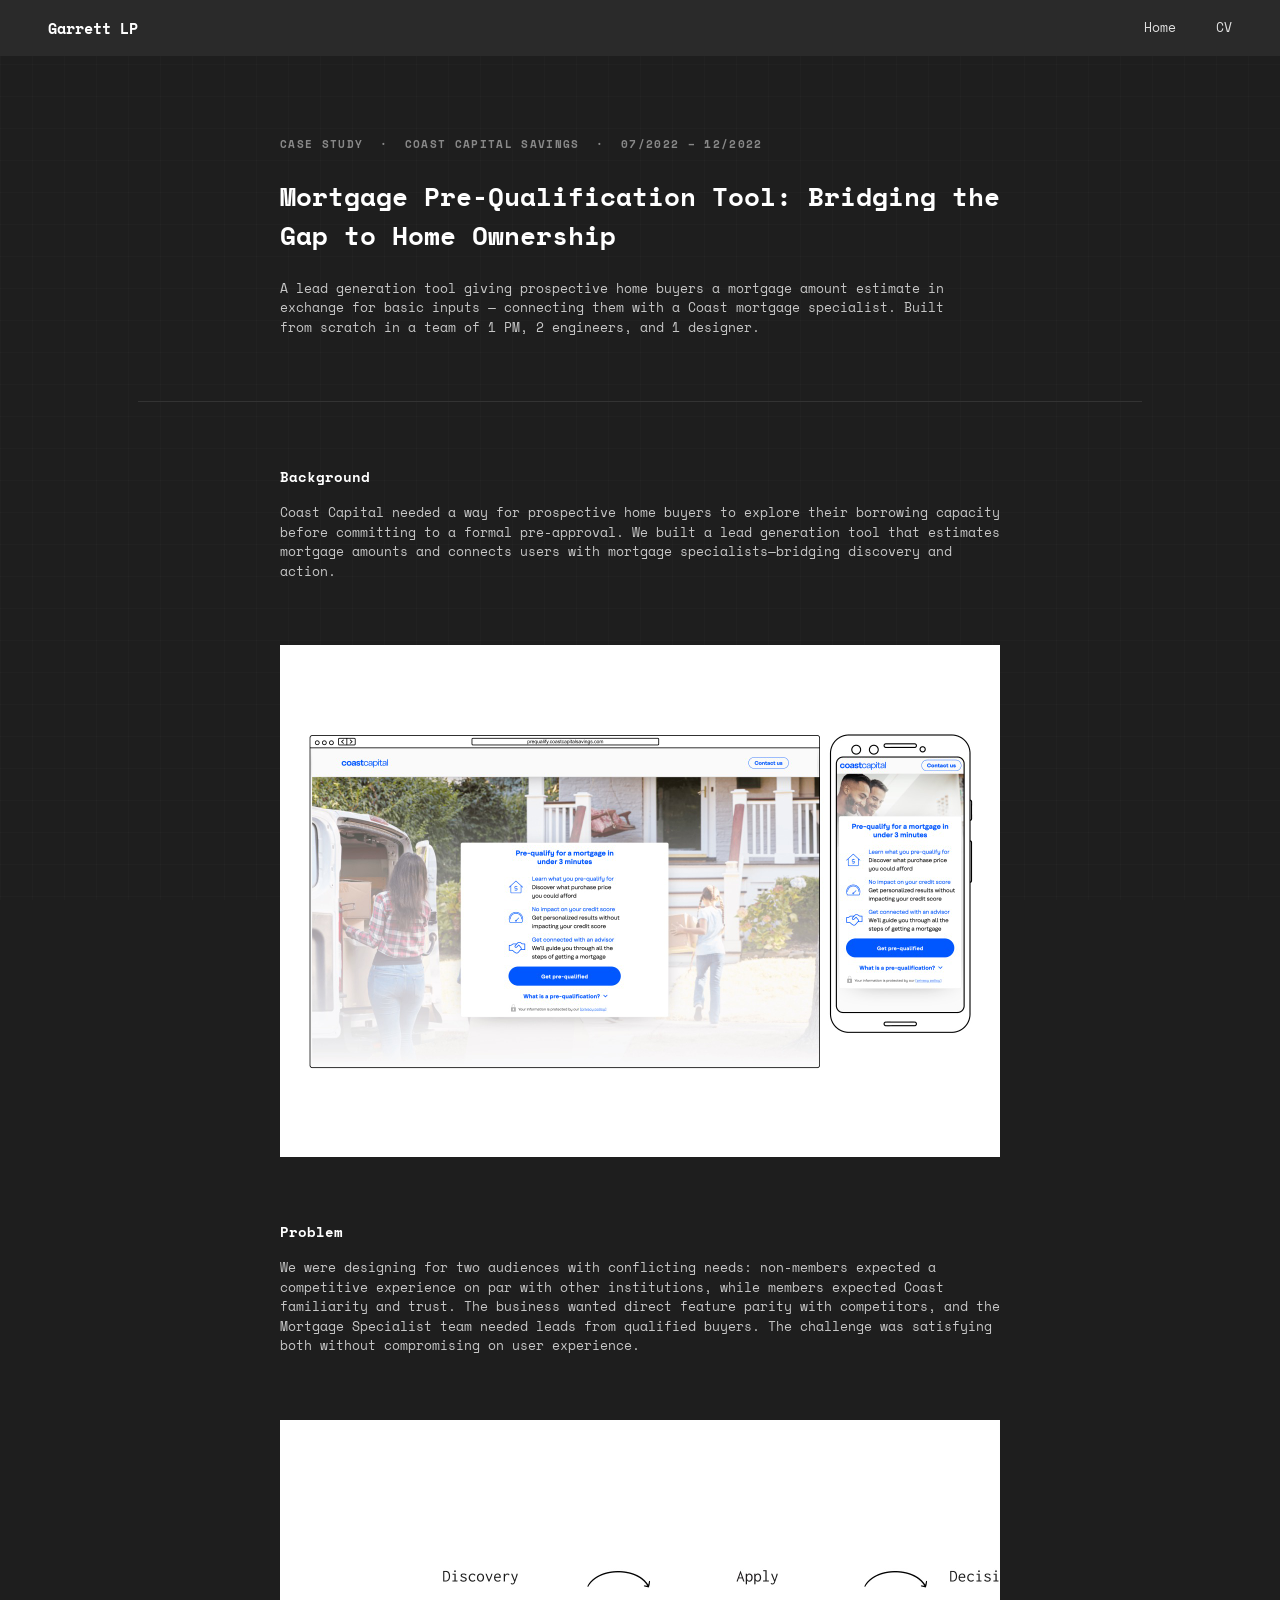
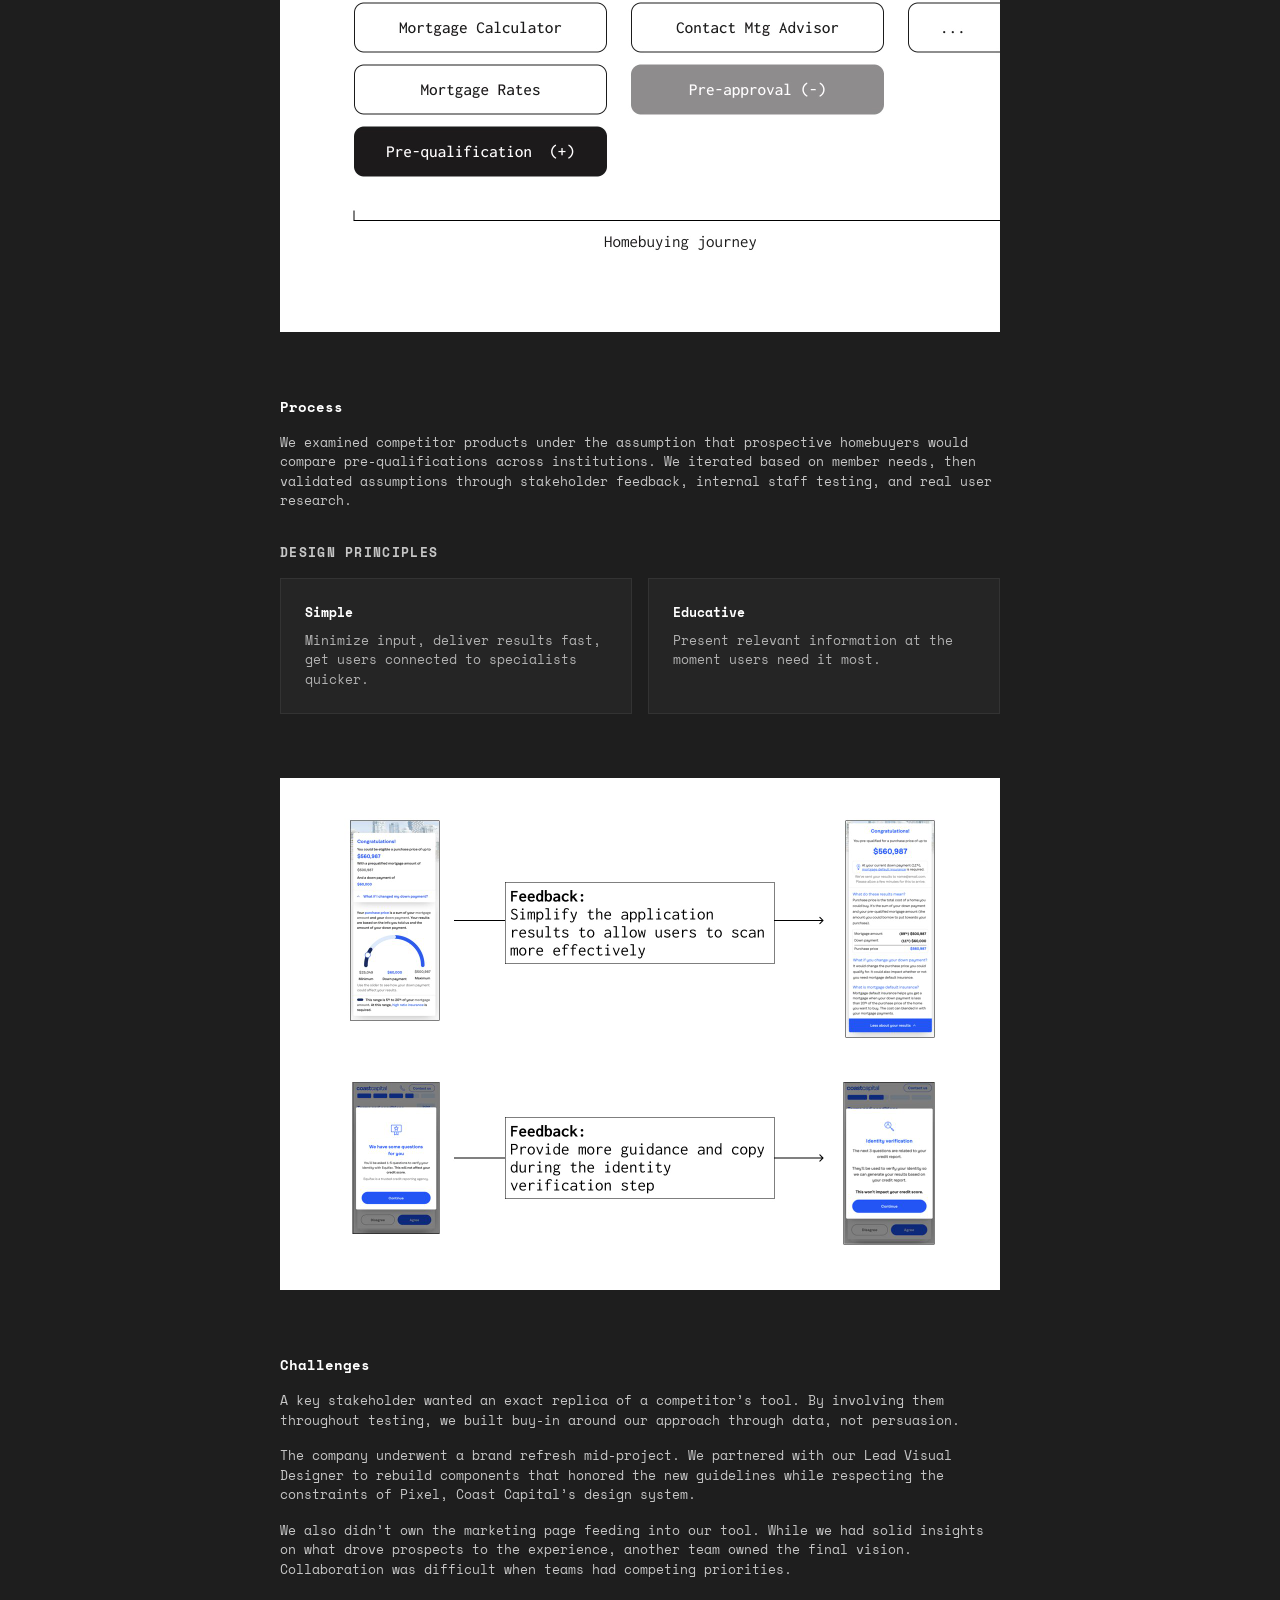
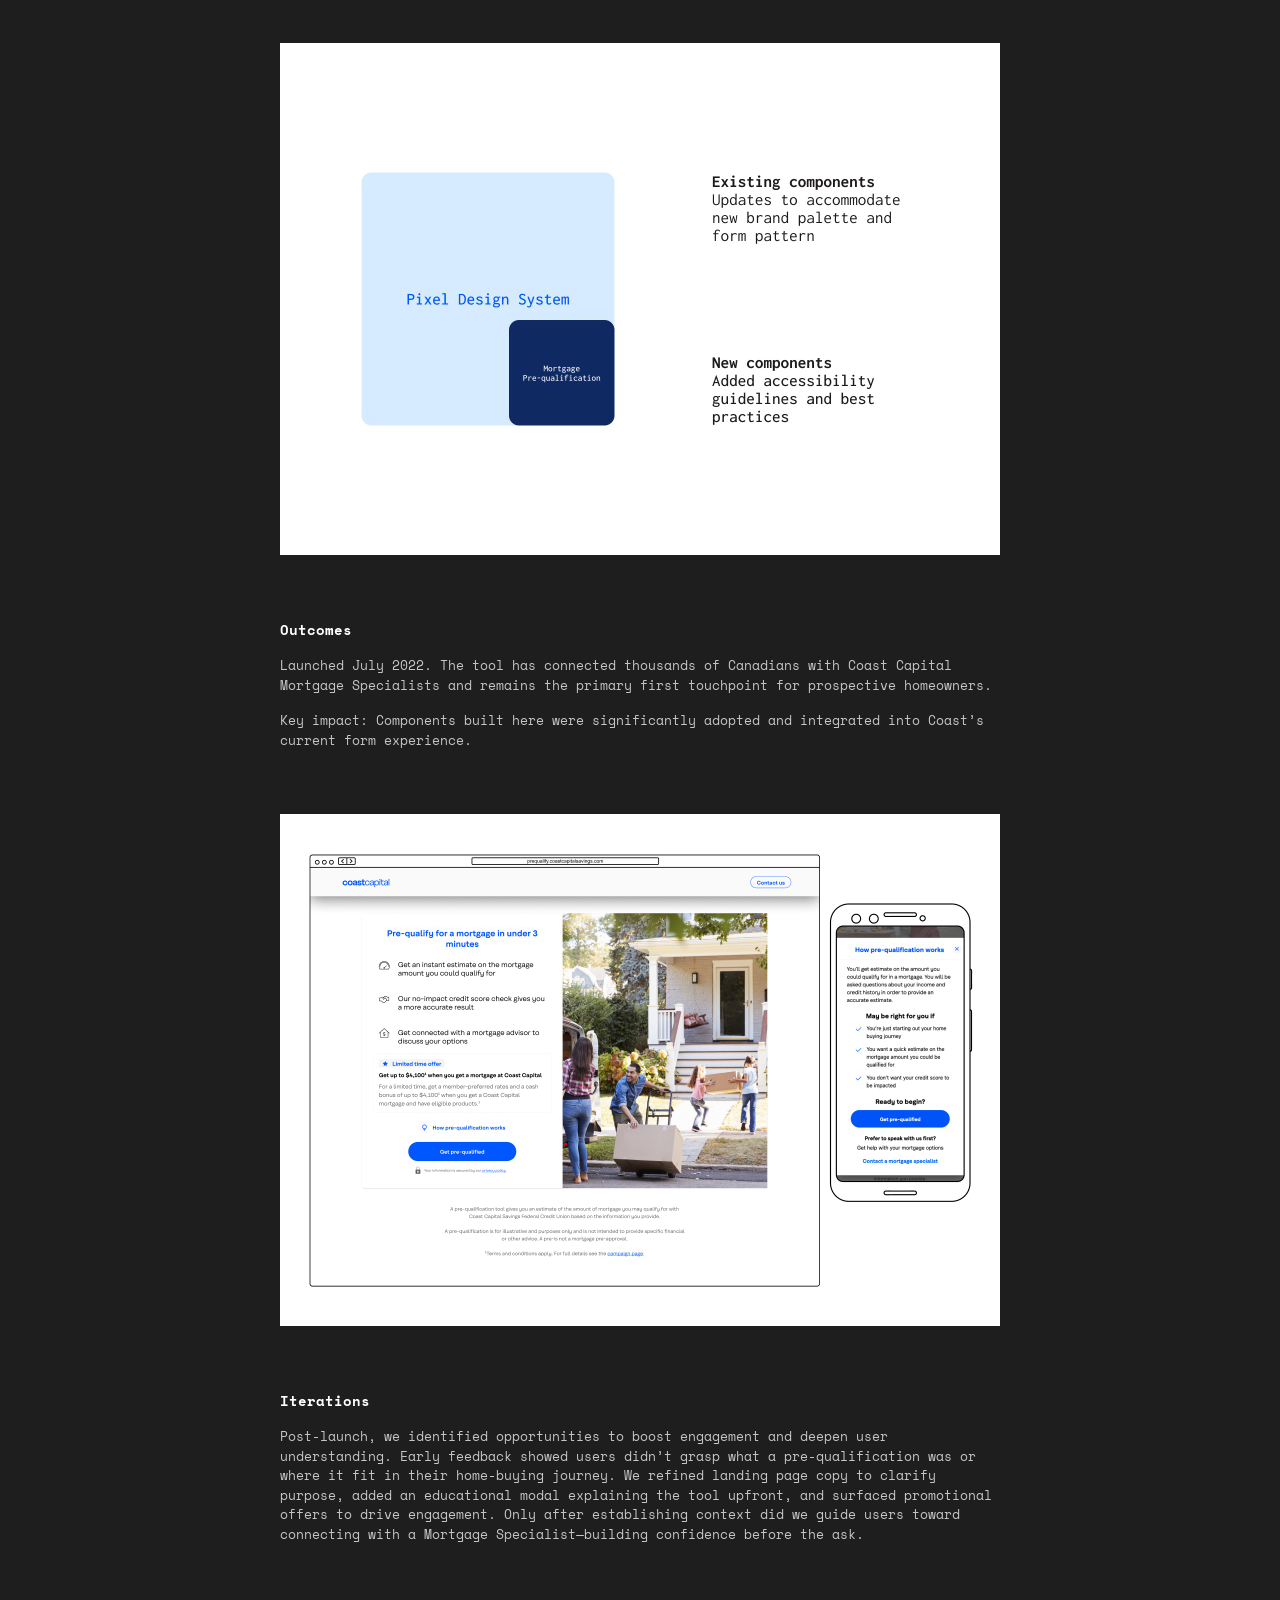
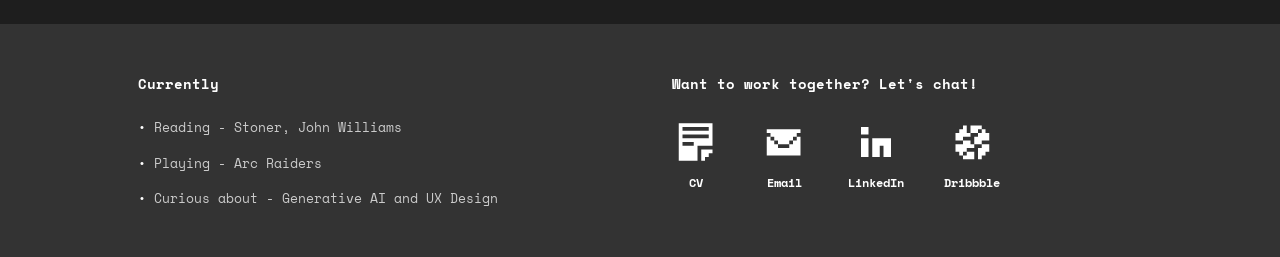
==== commit b887f31e: "feat: update intro copy and mpq.html case study content index.html: replace two-paragraph intro with" ====
--- a/mpq.html
+++ b/mpq.html
@@ -412,7 +412,7 @@
 
     <div class="project-section-block">
       <h2>Background</h2>
-      <p>Coast Capital wanted to provide a way for prospective home buyers to explore their borrowing capacity and mortgage options before committing to a mortgage pre-approval. Our team was tasked with creating a new tool from scratch that would serve as a bridge to generate leads for the mortgage team to connect with prospective home buyers. I want to share the story of how I designed this experience and some reflections on the challenges we faced.</p>
+      <p>Coast Capital needed a way for prospective home buyers to explore their borrowing capacity before committing to a formal pre-approval. We built a lead generation tool that estimates mortgage amounts and connects users with mortgage specialists—bridging discovery and action.</p>
     </div>
 
     <div class="project-image-block">
@@ -423,7 +423,7 @@
 
     <div class="project-section-block">
       <h2>Problem</h2>
-      <p>We first had to identify who we were designing our tool for and develop an educated guess on what kind of tool our users would expect. We were expected to market the tool to both Coast members and non-members alike. For non-members, this meant that we had to provide a competitive experience similar enough to competitors. For members, this meant we had to provide familiarity and brand recognition that Coast members would recognize and trust. The business wanted to take a frontal strategy and release a product with similar strengths that could compete directly with competitors. The Mortgage Specialist team that would be receiving these leads also wanted to provide a service that conveyed their goal to "under promise, over deliver".</p>
+      <p>We were designing for two audiences with conflicting needs: non-members expected a competitive experience on par with other institutions, while members expected Coast familiarity and trust. The business wanted direct feature parity with competitors, and the Mortgage Specialist team needed leads from qualified buyers. The challenge was satisfying both without compromising on user experience.</p>
     </div>
 
     <div class="project-image-block">
@@ -434,27 +434,20 @@
 
     <div class="project-section-block">
       <h2>Process</h2>
-      <p>We started by examining competitor products under the assumption that prospective homebuyers would be comparing pre-qualifications from multiple institutions to determine their available mortgage options. We completed rounds of iterations based first on our understanding of our members' needs, then validated those assumptions using stakeholder feedback, internal staff, and eventually real users.</p>
+      <p>We examined competitor products under the assumption that prospective homebuyers would compare pre-qualifications across institutions. We iterated based on member needs, then validated assumptions through stakeholder feedback, internal staff testing, and real user research.</p>
 
       <p class="subsection-label">Design principles</p>
       <div class="principle-cards">
         <div class="principle-card">
           <span class="principle-title">Simple</span>
-          <span class="principle-body">Minimise user input where possible to deliver results quickly and get users connected to mortgage specialists faster.</span>
+          <span class="principle-body">Minimize input, deliver results fast, get users connected to specialists quicker.</span>
         </div>
         <div class="principle-card">
           <span class="principle-title">Educative</span>
-          <span class="principle-body">Provide value by presenting relevant information for prospective home buyers when they need it.</span>
+          <span class="principle-body">Present relevant information at the moment users need it most.</span>
         </div>
       </div>
 
-      <p>We used the feedback to bring our tool closer to what prospective homebuyers were expecting, as well as identified areas of improvement that were beyond scope. Some key tasks we identified through testing included:</p>
-
-      <ul class="task-list">
-        <li>Refine landing page language to establish the new tool's purpose</li>
-        <li>Simplify the form layout of their results to allow users to scan more effectively</li>
-        <li>Provide more guidance and copy during the identity verification step</li>
-      </ul>
     </div>
 
     <div class="project-image-block">
@@ -465,10 +458,9 @@
 
     <div class="project-section-block">
       <h2>Challenges</h2>
-      <p>Initially, one of our key stakeholders was dead set on building the exact same tool as one of our competitors. With continuous involvement throughout the testing process, we were able to inspire confidence and buy-in for our proposed designs by testing our key stakeholders' assumptions.</p>
-      <p>Midway through the design phase, we underwent a company-wide brand refresh. This provided many challenges to adapt our existing designs to the new brand guidelines. As a result, I worked very closely with our Lead Visual Designer to develop components that passed guidelines as well as followed the constraints of Pixel, our newly developed design system.</p>
-      <p>We also faced the challenge of not owning the web page that led into our tool. While we were confident our team had the knowledge and data to understand what would bring home owners to our tool, final ownership was kept with another team. I communicated what we had learned from communicating with home owners, ultimately it was challenging collaborating with a team that firmly stuck to their own vision.</p>
-    </div>
+      <p>A key stakeholder wanted an exact replica of a competitor’s tool. By involving them throughout testing, we built buy-in around our approach through data, not persuasion.</p>
+      <p>The company underwent a brand refresh mid-project. We partnered with our Lead Visual Designer to rebuild components that honored the new guidelines while respecting the constraints of Pixel, Coast Capital’s design system.</p>
+      <p>We also didn’t own the marketing page feeding into our tool. While we had solid insights on what drove prospects to the experience, another team owned the final vision. Collaboration was difficult when teams had competing priorities.</p></div>
 
     <div class="project-image-block">
       <img src="[data-uri]" alt="MPQ-4: Mortgage Pre-Qualification landing page — desktop and mobile" loading="lazy"/>
@@ -478,9 +470,8 @@
 
     <div class="project-section-block">
       <h2>Outcomes</h2>
-      <p>Due to additional requirements added to the business strategy, product launch was delayed until July 2022. Since then, our tool has been used to connect thousands of Canadians with Coast Capital Mortgage Specialists and continues to serve as an engaging first touchpoint for prospective home owners at Coast Capital.</p>
-      <p>Many of the components that were introduced as a result of this project have been adopted, iterated, and implemented into the core banking project. Additionally, the UI patterns established in this project served as the starting point for Coast Capital's current form experience.</p>
-    </div>
+      <p>Launched July 2022. The tool has connected thousands of Canadians with Coast Capital Mortgage Specialists and remains the primary first touchpoint for prospective homeowners.</p>
+      <p>Key impact: Components built here were significantly adopted and integrated into Coast’s current form experience.</p></div>
 
     <div class="project-image-block">
       <img src="[data-uri]